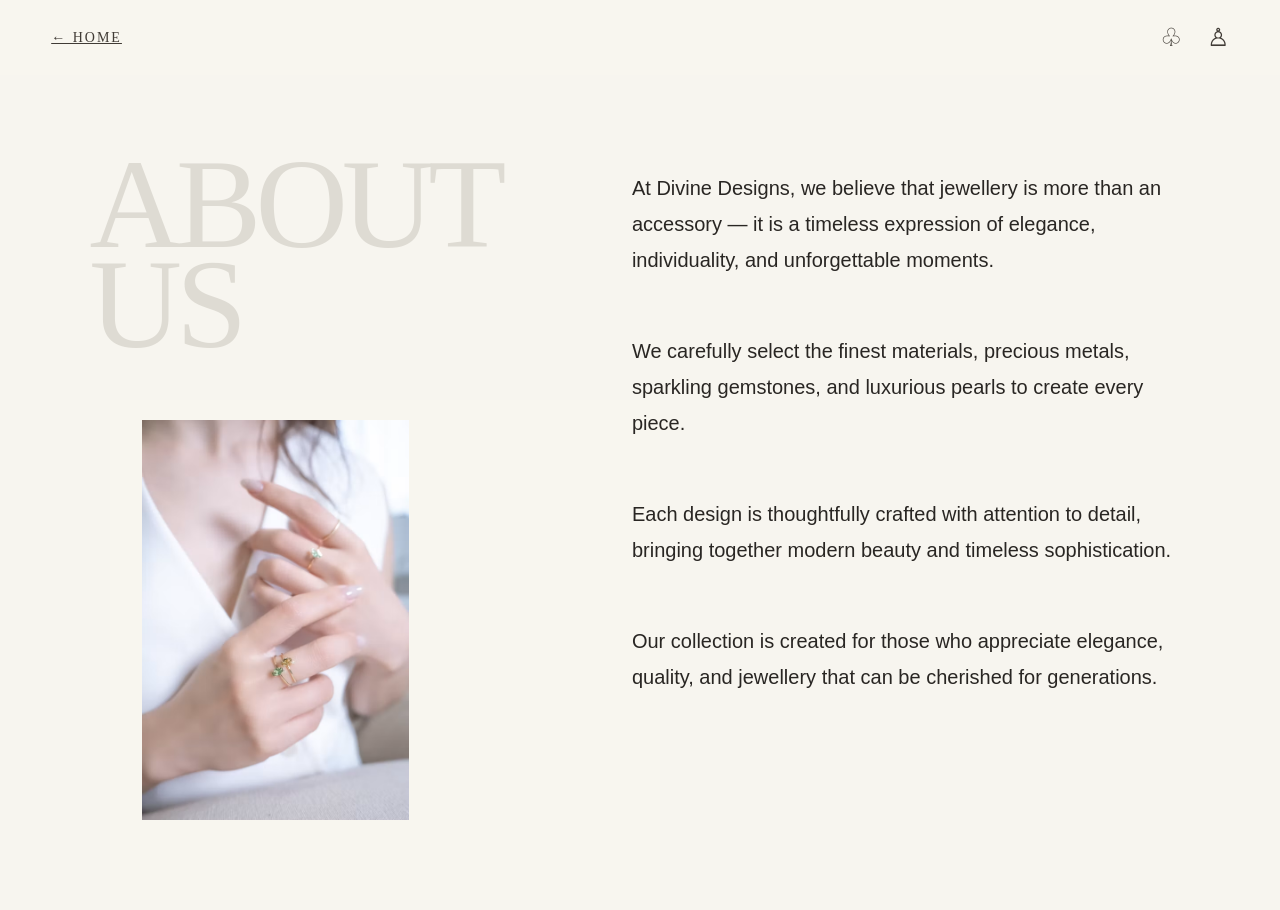
==== about.html @ f6fe5caf "Updated jewellery pages and responsive design" ====
<!DOCTYPE html>
<html lang="en">

<head>
    <meta charset="UTF-8">
    <meta name="viewport" content="width=device-width, initial-scale=1.0">

    <title>About Us | Divine Designs</title>

    <link rel="stylesheet" href="css/style.css">
</head>

<body>

<header class="luxury-header" style="position: relative; background: #f8f6ef;">

    <a href="index.html" class="menu-button">
        ← HOME
    </a>

    <div class="header-icons">
        <a href="collection.html">♧</a>
        <a href="contact.html">♙</a>
    </div>

</header>


<section class="about-section">

    <div class="about-title">

        <h2>
            ABOUT<br>
            US
        </h2>

        <div class="about-model">
            <img src="images/model.jpg" alt="Jewellery Model">
        </div>

    </div>


    <div class="about-content">

        <p>
            At Divine Designs, we believe that jewellery is more than an
            accessory — it is a timeless expression of elegance,
            individuality, and unforgettable moments.
        </p>

        <p>
            We carefully select the finest materials, precious metals,
            sparkling gemstones, and luxurious pearls to create every piece.
        </p>

        <p>
            Each design is thoughtfully crafted with attention to detail,
            bringing together modern beauty and timeless sophistication.
        </p>

        <p>
            Our collection is created for those who appreciate elegance,
            quality, and jewellery that can be cherished for generations.
        </p>

    </div>

</section>


</body>
</html>
---- css/style.css ----
/* =========================================
   DIVINE DESIGNS
   LUXURY JEWELLERY HERO SECTION
========================================= */
@media (max-width: 900px) {
    .product-container {
        grid-template-columns: repeat(2, 1fr);
    }
}

@media (max-width: 600px) {
    .product-container {
        grid-template-columns: 1fr;
        width: 90%;
    }

    .product-card img {
        height: 400px;
    }
}

/* =========================================
   RESET
========================================= */

* {
    margin: 0;
    padding: 0;
    box-sizing: border-box;
}

html,
body {
    width: 100%;
    min-height: 100%;
}

body {
    font-family: Georgia, "Times New Roman", serif;
    background: #ebe7df;
}


/* =========================================
   HERO SECTION
========================================= */

.hero {
    position: relative;

    width: 100%;
    height: 100vh;
    min-height: 620px;

    overflow: hidden;

    background: #ebe7df;
}


/* =========================================
   CREAMY WHITE LUXURY BACKGROUND
========================================= */

.hero-background {
    position: absolute;
    inset: 0;

    width: 100%;
    height: 100%;

    background:
        linear-gradient(
            135deg,
            #f8f5ee 0%,
            #d3cfc4 45%,
            #eee9df 100%
        );

    z-index: 1;
}


/* =========================================
   SOFT BACKGROUND OVERLAY
========================================= */


/* =========================================
   HEADER
========================================= */

.luxury-header {
    position: absolute;

    top: 0;
    left: 0;

    width: 100%;
    height: 75px;

    padding: 0 4%;

    display: flex;
    align-items: center;
    justify-content: space-between;

    z-index: 10;

    color: #403b35;
}


/* =========================================
   MENU
========================================= */

.menu-button {
    display: flex;

    align-items: center;

    gap: 12px;

    color: #403b35;

    font-size: 14px;

    letter-spacing: 2px;

    font-family: Georgia, "Times New Roman", serif;

    cursor: pointer;
}


.menu-icon {
    font-family: Arial, sans-serif;

    font-size: 25px;

    font-weight: 300;

    line-height: 1;
}


/* =========================================
   HEADER RIGHT ICONS
========================================= */

.header-icons {
    display: flex;

    align-items: center;

    gap: 25px;
}


.header-icons a {
    text-decoration: none;

    color: #403b35;

    font-size: 25px;

    line-height: 1;

    transition: opacity 0.3s ease;
}


.header-icons a:hover {
    opacity: 0.5;
}


/* =========================================
   MAIN TITLE
========================================= */

.hero-title {
    position: absolute;

    top: 35px;
    left: 50%;

    transform: translateX(-50%);

    z-index: 5;

    width: max-content;

    text-align: center;

    color: #ffffff;

    font-family: Georgia, "Times New Roman", serif;

    font-size: clamp(75px, 8.8vw, 145px);

    font-weight: 400;

    line-height: 0.82;

    letter-spacing: -6px;

    text-transform: uppercase;

    white-space: nowrap;
}


/* =========================================
   LEFT CONTENT
========================================= */

.hero-content {
    position: absolute;

    left: 5%;

    top: 41%;

    z-index: 6;

    width: 410px;

    color: #3c3731;
}


/* =========================================
   COLLECTION TITLE
========================================= */

.hero-content h2 {
    font-family: Georgia, "Times New Roman", serif;

    font-size: clamp(25px, 2vw, 32px);

    font-weight: 700;

    letter-spacing: 6px;

    line-height: 1.2;

    margin-bottom: 28px;

    color: #39342f;
}


/* =========================================
   DESCRIPTION
========================================= */

.hero-content p {
    font-family: Georgia, "Times New Roman", serif;

    font-size: 18px;

    font-weight: 400;

    line-height: 1.7;

    color: #403a34;

    margin-bottom: 28px;
}


/* =========================================
   DISCOVER BUTTON
========================================= */

.discover-button {
    border: none;

    background: #171414;

    color: #ffffff;

    padding: 18px 38px;

    min-width: 200px;

    font-family: Georgia, "Times New Roman", serif;

    font-size: 14px;

    font-weight: 600;

    letter-spacing: 1px;

    cursor: pointer;

    transition:
        background 0.3s ease,
        transform 0.3s ease;
text-decoration: none;
display: inline-block;
text-align: center;
}


.discover-button:hover {
    background: #3c3834;

    transform: translateY(-2px);
}


/* =========================================
   HAND IMAGE
========================================= */

/* =================================
   HERO HAND - FINAL POSITION
================================= */

.hero-hand {
    position: absolute;

    /* Move hand toward center */
    right: 27%;

    /* Make hand bigger */
    bottom: -90px;
    height: 90vh;

    width: auto;
    max-width: none;

    object-fit: contain;

    z-index: 3;
    pointer-events: none;
}
/* =========================================
   RIGHT CATEGORY LIST
========================================= */

.hero-categories {
    position: absolute;

    right: 5%;

    top: 53%;

    z-index: 6;

    width: 24%;

    min-width: 300px;

    max-width: 400px;
}


/* =========================================
   CATEGORY LINKS
========================================= */

.hero-categories a {
    display: flex;

    align-items: center;

    justify-content: space-between;

    width: 100%;

    padding: 20px 0;

    border-top: 1px solid rgba(70, 65, 58, 0.35);

    text-decoration: none;

    color: #4b443d;

    font-family: Georgia, "Times New Roman", serif;

    font-size: 17px;

    letter-spacing: 4px;

    transition:
        padding-left 0.3s ease,
        color 0.3s ease;
}


/* Last border */

.hero-categories a:last-child {
    border-bottom: 1px solid rgba(70, 65, 58, 0.35);
}


/* Arrow */

.hero-categories a span:last-child {
    font-family: Arial, sans-serif;

    font-size: 20px;

    letter-spacing: 0;
}


/* Hover */

.hero-categories a:hover {
    padding-left: 10px;

    color: #171414;
}


/* =========================================
   RESPONSIVE - TABLET
========================================= */

@media (max-width: 1100px) {

    .hero-title {
        font-size: 90px;

        top: 45px;
    }

    .hero-content {
        left: 5%;

        width: 360px;
    }

    .hero-content h2 {
        font-size: 25px;

        letter-spacing: 4px;
    }

    .hero-content p {
        font-size: 16px;
    }

    .hero-hand {
        left: 37%;

        height: 72vh;
    }

    .hero-categories {
        right: 4%;

        width: 23%;

        min-width: 240px;
    }

    .hero-categories a {
        font-size: 15px;

        padding: 16px 0;
    }
}


/* =========================================
   RESPONSIVE - MOBILE
========================================= */

@media (max-width: 768px) {

    .hero {
        min-height: 850px;

        height: auto;

        padding-bottom: 50px;
    }


    /* Header */

    .luxury-header {
        height: 65px;

        padding: 0 6%;
    }


    .menu-button {
        font-size: 12px;

        gap: 8px;
    }


    .menu-icon {
        font-size: 21px;
    }


    .header-icons {
        gap: 15px;
    }


    .header-icons a {
        font-size: 21px;
    }


    /* Title */

    .hero-title {
        top: 70px;

        font-size: clamp(55px, 15vw, 90px);

        letter-spacing: -4px;

        line-height: 0.84;
    }


    /* Left content */

    .hero-content {
        top: 270px;

        left: 7%;

        width: 86%;
    }


    .hero-content h2 {
        font-size: 24px;

        letter-spacing: 3px;

        margin-bottom: 20px;
    }


    .hero-content p {
        font-size: 16px;

        line-height: 1.6;
    }


    /* Hand */

    .hero-hand {
        left: 25%;

        bottom: 110px;

        height: 48vh;

        opacity: 0.95;
    }


    /* Categories */

    .hero-categories {
        top: auto;

        bottom: 30px;

        left: 7%;

        width: 86%;

        min-width: 0;

        max-width: none;
    }


    .hero-categories a {
        padding: 11px 0;

        font-size: 13px;

        letter-spacing: 3px;
    }

}


/* =========================================
   SMALL MOBILE
========================================= */

@media (max-width: 480px) {

    .hero {
        min-height: 820px;
    }


    .hero-title {
        font-size: 55px;

        top: 75px;
    }


    .hero-content {
        top: 245px;
    }


    .hero-content h2 {
        font-size: 20px;

        letter-spacing: 2px;
    }


    .hero-content p {
        font-size: 14px;
    }


    .discover-button {
        padding: 14px 28px;

        min-width: 170px;
    }


    .hero-hand {
        left: 18%;

        bottom: 135px;

        height: 40vh;
    }


    .hero-categories a {
        font-size: 12px;

        padding: 9px 0;
    }

}
/* =========================================
   ABOUT US SECTION
========================================= */

.about-section {
    background: #f8f6f0;
    padding: 90px 7%;
    display: grid;
    grid-template-columns: 40% 60%;
    gap: 50px;
    min-height: 430px;
    align-items: start;
}

/* Large ABOUT US heading */

.about-title h2 {
    margin: 0;
    font-family: Georgia, "Times New Roman", serif;
    font-size: clamp(70px, 9vw, 125px);
    line-height: 0.78;
    font-weight: 400;
    letter-spacing: -5px;
    color: #dedbd3;
}

/* About text */

.about-content {
    max-width: 600px;
    padding-top: 8px;
}

.about-content p {
    font-family: Arial, sans-serif;
    font-size: 15px;
    line-height: 1.7;
    color: #4b4741;
    margin-bottom: 25px;
}

.about-content .about-intro {
    font-size: 16px;
    line-height: 1.65;
    margin-bottom: 35px;
}


/* =========================================
   OUR MOST LOVED CREATIONS
========================================= */

.loved-section {
    background: #f8f6f0;
    padding: 80px 7% 100px;
}

/* Large heading */

.loved-heading {
    margin-bottom: 45px;
}

.loved-heading p {
    margin: 0;
    font-family: Georgia, "Times New Roman", serif;
    font-size: clamp(55px, 7vw, 100px);
    line-height: 0.78;
    font-weight: 400;
    letter-spacing: -4px;
    color: #dedbd3;
}


/* Jewellery grid */

.loved-grid {
    display: grid;
    grid-template-columns: repeat(4, 1fr);
    border-top: 1px solid #d8d2c8;
    border-left: 1px solid #d8d2c8;
}


/* Product card */

.loved-card {
    background: #f8f6f0;
    border-right: 1px solid #d8d2c8;
    border-bottom: 1px solid #d8d2c8;
    overflow: hidden;
}


/* Product image */

.loved-image {
    width: 100%;
    height: 270px;
    overflow: hidden;
    background: #eeeae2;
}

.loved-image img {
    width: 100%;
    height: 100%;
    display: block;
    object-fit: cover;
    transition: transform 0.5s ease;
}


/* Image hover */

.loved-card:hover .loved-image img {
    transform: scale(1.06);
}


/* Product information */

.loved-info {
    padding: 18px 15px 22px;
}

.loved-info h3 {
    font-family: Georgia, "Times New Roman", serif;
    font-size: 15px;
    font-weight: 400;
    color: #3e3933;
    margin: 0 0 8px;
    line-height: 1.3;
}

.loved-info p {
    font-family: Arial, sans-serif;
    font-size: 11px;
    color: #777169;
    margin: 0 0 10px;
}

.loved-info span {
    font-family: Georgia, "Times New Roman", serif;
    font-size: 16px;
    color: #3e3933;
}


/* =========================================
   HOVER EFFECT
========================================= */

.loved-card {
    transition: background 0.3s ease;
}

.loved-card:hover {
    background: #f1eee7;
}


/* =========================================
   TABLET
========================================= */

@media (max-width: 900px) {

    .about-section {
        grid-template-columns: 1fr;
        gap: 30px;
        padding: 70px 7%;
    }

    .about-title h2 {
        font-size: 75px;
    }

    .loved-grid {
        grid-template-columns: repeat(2, 1fr);
    }

}


/* =========================================
   MOBILE
========================================= */

@media (max-width: 550px) {

    .about-section {
        padding: 60px 6%;
    }

    .about-title h2 {
        font-size: 65px;
    }

    .about-content p {
        font-size: 14px;
    }

    .loved-section {
        padding: 60px 6%;
    }

    .loved-heading p {
        font-size: 55px;
    }

    .loved-grid {
        grid-template-columns: 1fr;
    }

    .loved-image {
        height: 300px;
    }

}
/* =====================================================
   ABOUT SECTION
===================================================== */

.about-section {
    background: #f8f6ef;
    min-height: 650px;
    padding: 120px 7%;
    display: grid;
    grid-template-columns: 40% 60%;
    align-items: start;
    box-sizing: border-box;
}

.about-title h2 {
    margin: 0;
    font-family: Georgia, "Times New Roman", serif;
    font-size: clamp(90px, 10vw, 160px);
    line-height: 0.78;
    font-weight: 400;
    letter-spacing: -6px;
    color: #dedbd3;
}

.about-content {
    padding-top: 15px;
    padding-right: 5%;
}

.about-content p {
    margin: 0 0 55px;
    max-width: 720px;
    font-family: Arial, sans-serif;
    font-size: 20px;
    line-height: 1.8;
    color: #292623;
}


/* =====================================================
   MODEL SECTION
===================================================== */

.about-model {
    background: #f8f6ef;
    padding: 20px 7% 120px;

    display: grid;
    grid-template-columns: 55% 45%;
    align-items: center;
    gap: 60px;
}

.model-image {
    width: 100%;
    height: 620px;
    overflow: hidden;
}

.model-image img {
    width: 100%;
    height: 100%;
    object-fit: cover;
    display: block;
    transition: transform 0.6s ease;
}

.model-image:hover img {
    transform: scale(1.03);
}


.model-text {
    padding: 40px;
}

.model-text span {
    font-family: Arial, sans-serif;
    font-size: 13px;
    letter-spacing: 4px;
    color: #77716a;
}

.model-text h3 {
    margin: 25px 0;
    font-family: Georgia, "Times New Roman", serif;
    font-size: 48px;
    line-height: 1.05;
    font-weight: 400;
    color: #292623;
}

.model-text p {
    max-width: 420px;
    font-family: Arial, sans-serif;
    font-size: 17px;
    line-height: 1.7;
    color: #514c47;
}


/* =====================================================
   MOST LOVED CREATIONS
===================================================== */

.featured-jewellery {
    background: #f8f6ef;
    padding: 80px 7% 140px;
}

.featured-heading h2 {
    margin: 0 0 70px;

    font-family: Georgia, "Times New Roman", serif;
    font-size: clamp(75px, 9vw, 145px);
    line-height: 0.82;
    font-weight: 400;
    letter-spacing: -5px;

    color: #dedbd3;
}


/* =====================================================
   TWO JEWELLERY CARDS
===================================================== */

.featured-products {
    display: grid;
    grid-template-columns: repeat(2, 1fr);
    gap: 2px;

    border-top: 1px solid #d8d4cb;
    border-left: 1px solid #d8d4cb;
}

.featured-card {
    display: block;

    text-decoration: none;
    color: inherit;

    background: #f8f6ef;

    border-right: 1px solid #d8d4cb;
    border-bottom: 1px solid #d8d4cb;

    transition: transform 0.3s ease;
}

.featured-card:hover {
    transform: translateY(-5px);
}


/* Jewellery image */

.featured-image {
    width: 100%;
    height: 500px;
    overflow: hidden;
}

.featured-image img {
    width: 100%;
    height: 100%;

    object-fit: cover;
    display: block;

    transition: transform 0.6s ease;
}

.featured-card:hover .featured-image img {
    transform: scale(1.04);
}


/* Jewellery details */

.featured-info {
    padding: 25px 22px 30px;
}

.featured-info h3 {
    margin: 0 0 12px;

    font-family: Georgia, "Times New Roman", serif;
    font-size: 21px;
    font-weight: 400;
    letter-spacing: 1px;

    color: #292623;
}

.featured-info p {
    margin: 0 0 12px;

    font-family: Arial, sans-serif;
    font-size: 14px;

    color: #716b64;
}

.featured-info span {
    font-family: Georgia, "Times New Roman", serif;
    font-size: 20px;
    color: #292623;
}


/* =====================================================
   RESPONSIVE DESIGN
===================================================== */

@media (max-width: 900px) {

    .about-section {
        grid-template-columns: 1fr;
        padding: 80px 6%;
    }

    .about-title {
        margin-bottom: 60px;
    }

    .about-title h2 {
        font-size: 100px;
    }

    .about-content {
        padding: 0;
    }

    .about-content p {
        font-size: 18px;
        margin-bottom: 35px;
    }


    .about-model {
        grid-template-columns: 1fr;
        padding: 20px 6% 80px;
        gap: 30px;
    }

    .model-image {
        height: 550px;
    }

    .model-text {
        padding: 20px 0;
    }

    .model-text h3 {
        font-size: 40px;
    }


    .featured-jewellery {
        padding: 70px 6% 100px;
    }

    .featured-heading h2 {
        font-size: 80px;
        margin-bottom: 50px;
    }

    .featured-products {
        grid-template-columns: 1fr;
    }

    .featured-image {
        height: 500px;
    }
}


/* =====================================================
   MOBILE
===================================================== */

@media (max-width: 600px) {

    .about-section {
        padding: 70px 5%;
    }

    .about-title h2 {
        font-size: 75px;
        letter-spacing: -3px;
    }

    .about-content p {
        font-size: 16px;
        line-height: 1.7;
    }

    .about-model {
        padding: 10px 5% 70px;
    }

    .model-image {
        height: 430px;
    }

    .model-text h3 {
        font-size: 34px;
    }

    .model-text p {
        font-size: 15px;
    }

    .featured-jewellery {
        padding: 60px 5% 80px;
    }

    .featured-heading h2 {
        font-size: 65px;
        letter-spacing: -3px;
    }

    .featured-image {
        height: 400px;
    }

    .featured-info h3 {
        font-size: 18px;
    }
}
/* ================================
   ABOUT SECTION - SMALL MODEL
================================ */

.about-section {
    display: grid;
    grid-template-columns: 42% 58%;
    gap: 80px;
    padding: 80px 7% 10px;
    background: #f7f5ef;
    align-items: start;
}

.about-left {
    position: relative;
}

.about-left h2 {
    margin: 0;
    font-family: Georgia, "Times New Roman", serif;
    font-size: clamp(80px, 10vw, 150px);
    line-height: 0.78;
    font-weight: 400;
    color: #ddd9d0;
    letter-spacing: -5px;
}

/* Small model image below ABOUT US */

.about-model {
    width: 550px;
    height: 500px;
    margin-top: 45px;
    margin-left: 20px;
    overflow: hidden;
}

.about-model img {
    width: 100%;
    height: 100%;
    object-fit: cover;
    display: block;
}


/* About text */

.about-text {
    padding-top: 15px;
    max-width: 700px;
}

.about-text p {
    margin: 0 0 55px;
    font-family: Arial, Helvetica, sans-serif;
    font-size: 19px;
    line-height: 1.8;
    color: #292929;
}


/* ================================
   JEWELLERY COLLECTION
   SMALLER IMAGES
================================ */

.collection-section {
    padding: 10px 7% 100px;
    background: #f7f5ef;
}

.collection-section h2 {
    font-family: Georgia, "Times New Roman", serif;
    font-size: clamp(70px, 9vw, 140px);
    line-height: 0.82;
    font-weight: 400;
    color: #ddd9d0;
    margin: 0 0 70px;
    max-width: 650px;
}


/* Jewellery grid */

.jewellery-grid {
    display: grid;
    grid-template-columns: repeat(4, 1fr);
    gap: 0;
    max-width: 1200px;
    margin: auto;
}

.jewellery-card {
    background: #f7f5ef;
    border: 1px solid #dedbd3;
    overflow: hidden;
}


/* Make jewellery images smaller */

.jewellery-card img {
    width: 100%;
    height: 230px;
    object-fit: cover;
    display: block;
}


/* Product information */

.jewellery-card .product-info {
    padding: 20px;
}

.jewellery-card h3 {
    font-family: Georgia, "Times New Roman", serif;
    font-size: 18px;
    font-weight: 400;
    margin: 0 0 10px;
}

.jewellery-card p {
    font-family: Arial, Helvetica, sans-serif;
    font-size: 13px;
    color: #666;
    margin: 0 0 12px;
}

.jewellery-card .price {
    font-family: Georgia, "Times New Roman", serif;
    font-size: 18px;
    color: #222;
}


/* ================================
   MOBILE
================================ */

@media (max-width: 768px) {

    .about-section {
        grid-template-columns: 1fr;
        padding: 70px 6%;
        gap: 40px;
    }

    .about-left h2 {
        font-size: 80px;
    }

    .about-model {
        width: 180px;
        height: 230px;
        margin-left: 0;
    }

    .about-text {
        padding-top: 0;
    }

    .about-text p {
        font-size: 16px;
        margin-bottom: 35px;
    }

    .collection-section {
        padding: 60px 6%;
    }

    .collection-section h2 {
        font-size: 70px;
        margin-bottom: 45px;
    }

    .jewellery-grid {
        grid-template-columns: repeat(2, 1fr);
    }

    .jewellery-card img {
        height: 180px;
    }
}

/* Reduce gap before Our Most Loved section */
.most-loved {
    margin-top: 0px !important;
    padding-top: 0 !important;
}

/* Reduce space after jewellery cards */
.products-section {
    margin-bottom: 0 !important;
    padding-bottom: 0 !important;
}
/* =====================================================
   FINAL RESPONSIVE FIX
   ===================================================== */

html {
    scroll-behavior: smooth;
}

img {
    max-width: 100%;
}

/* ================================
   TABLET
   ================================ */

@media (max-width: 900px) {

    .hero {
        min-height: 800px;
        height: auto;
    }

    .hero-title {
        font-size: clamp(65px, 11vw, 100px);
        width: 100%;
        white-space: normal;
    }

    .hero-content {
        width: 42%;
        left: 6%;
    }

    .hero-content p {
        font-size: 15px;
    }

    .hero-hand {
        right: 20%;
        height: 60vh;
    }

    .hero-categories {
        right: 5%;
        width: 28%;
        min-width: 200px;
    }

    /* ABOUT */

    .about-section {
        grid-template-columns: 1fr;
        gap: 35px;
        padding: 70px 7%;
    }

    .about-title h2 {
        font-size: clamp(70px, 12vw, 110px);
    }

    .about-model {
        width: 100%;
        max-width: 350px;
        height: 400px;
        margin: 30px 0 0;
    }

    .about-content {
        max-width: 100%;
        padding: 0;
    }

    .about-content p {
        font-size: 17px;
        margin-bottom: 30px;
    }

    /* MOST LOVED */

    .loved-section {
        padding: 70px 6%;
    }

    .loved-grid {
        grid-template-columns: repeat(2, 1fr);
    }

    .loved-image {
        height: 280px;
    }

    /* FEATURED */

    .featured-jewellery {
        padding: 70px 6% 90px;
    }

    .featured-products {
        grid-template-columns: 1fr;
    }

    .featured-image {
        height: 450px;
    }
}


/* ================================
   MOBILE
   ================================ */

@media (max-width: 600px) {

    body {
        overflow-x: hidden;
    }

    /* HEADER */

    .luxury-header {
        height: 60px;
        padding: 0 5%;
    }

    .menu-button {
        font-size: 11px;
        gap: 7px;
    }

    .menu-icon {
        font-size: 20px;
    }

    .header-icons {
        gap: 12px;
    }

    .header-icons a {
        font-size: 20px;
    }


    /* HERO */

    .hero {
        min-height: 820px;
        height: auto;
        overflow: hidden;
    }

    .hero-title {
        top: 75px;
        left: 50%;
        width: 100%;
        font-size: clamp(48px, 15vw, 75px);
        letter-spacing: -3px;
        line-height: .85;
        white-space: normal;
    }

    .hero-content {
        position: absolute;
        top: 230px;
        left: 7%;
        width: 86%;
    }

    .hero-content h2 {
        font-size: 19px;
        letter-spacing: 2px;
        margin-bottom: 15px;
    }

    .hero-content p {
        font-size: 14px;
        line-height: 1.6;
        margin-bottom: 18px;
    }

    .hero-content p br {
        display: none;
    }

    .discover-button {
        min-width: 160px;
        padding: 14px 25px;
        font-size: 12px;
    }

    /* HAND */

    .hero-hand {
        left: 15%;
        right: auto;
        bottom: 145px;
        height: 38vh;
        max-width: 75%;
    }

    /* CATEGORY LINKS */

    .hero-categories {
        left: 7%;
        right: auto;
        bottom: 25px;
        top: auto;
        width: 86%;
        min-width: 0;
    }

    .hero-categories a {
        padding: 9px 0;
        font-size: 11px;
        letter-spacing: 2px;
    }


    /* ABOUT */

    .about-section {
        display: block;
        padding: 60px 6%;
        min-height: auto;
    }

    .about-title {
        margin-bottom: 30px;
    }

    .about-title h2 {
        font-size: 65px;
        letter-spacing: -3px;
    }

    .about-model {
        width: 100%;
        max-width: 300px;
        height: 360px;
        margin: 30px auto 0;
    }

    .about-content {
        padding: 0;
        max-width: 100%;
    }

    .about-content p {
        font-size: 15px;
        line-height: 1.7;
        margin-bottom: 25px;
    }


    /* FEATURED JEWELLERY */

    .featured-jewellery {
        padding: 55px 6% 70px;
    }

    .featured-products {
        grid-template-columns: 1fr;
    }

    .featured-image {
        height: 350px;
    }

    .featured-info {
        padding: 20px;
    }

    .featured-info h3 {
        font-size: 18px;
    }


    /* MOST LOVED */

    .loved-section {
        padding: 55px 6% 70px;
    }

    .loved-heading {
        margin-bottom: 35px;
    }

    .loved-heading p {
        font-size: clamp(45px, 14vw, 65px);
        letter-spacing: -2px;
    }

    .loved-grid {
        grid-template-columns: 1fr;
    }

    .loved-image {
        height: 330px;
    }

    .loved-info {
        padding: 18px;
    }

    .loved-info h3 {
        font-size: 16px;
    }
}


/* ================================
   VERY SMALL PHONES
   ================================ */

@media (max-width: 380px) {

    .hero {
        min-height: 780px;
    }

    .hero-title {
        font-size: 45px;
    }

    .hero-content {
        top: 215px;
    }

    .hero-content h2 {
        font-size: 17px;
    }

    .hero-content p {
        font-size: 13px;
    }

    .hero-hand {
        height: 34vh;
        bottom: 150px;
    }

    .hero-categories a {
        font-size: 10px;
    }

    .about-title h2 {
        font-size: 55px;
    }

    .featured-image {
        height: 300px;
    }

    .loved-image {
        height: 280px;
    }
}
/* =========================================
   CATEGORY PAGES
========================================= */

.category-header {
    width: 100%;
    padding: 25px 6%;
    display: flex;
    align-items: center;
    justify-content: space-between;
    background: #f8f6ef;
    border-bottom: 1px solid #d8d4cb;
}

.category-header h1 {
    font-family: Georgia, "Times New Roman", serif;
    font-size: 24px;
    font-weight: 400;
    letter-spacing: 3px;
    color: #3e3933;
}

.back-home {
    text-decoration: none;
    color: #3e3933;
    font-family: Arial, sans-serif;
    font-size: 13px;
    letter-spacing: 2px;
}

.back-home:hover {
    opacity: 0.6;
}


/* CATEGORY MAIN */

.category-page {
    min-height: 100vh;
    background: #f8f6ef;
    padding: 80px 7%;
}


/* CATEGORY HEADING */

.category-heading {
    text-align: center;
    margin-bottom: 70px;
}

.category-heading p {
    font-family: Arial, sans-serif;
    font-size: 12px;
    letter-spacing: 4px;
    color: #77716a;
    margin-bottom: 20px;
}

.category-heading h2 {
    font-family: Georgia, "Times New Roman", serif;
    font-size: clamp(60px, 9vw, 120px);
    line-height: 0.9;
    font-weight: 400;
    letter-spacing: -4px;
    color: #dedbd3;
    margin-bottom: 25px;
}

.category-heading span {
    font-family: Arial, sans-serif;
    font-size: 15px;
    color: #5c5751;
}


/* PRODUCT GRID */

.category-grid {
    display: grid;
    grid-template-columns: repeat(3, 1fr);
    gap: 25px;
    max-width: 1200px;
    margin: auto;
}


/* PRODUCT CARD */

.category-card {
    background: #f8f6ef;
    border: 1px solid #d8d4cb;
    overflow: hidden;
    transition: transform 0.3s ease;
}

.category-card:hover {
    transform: translateY(-5px);
}


/* IMAGE */

.category-image {
    width: 100%;
    height: 360px;
    overflow: hidden;
    background: #eeeae2;
}

.category-image img {
    width: 100%;
    height: 100%;
    display: block;
    object-fit: cover;
    transition: transform 0.5s ease;
}

.category-card:hover .category-image img {
    transform: scale(1.05);
}


/* PRODUCT DETAILS */

.category-info {
    padding: 22px;
}

.category-info h3 {
    font-family: Georgia, "Times New Roman", serif;
    font-size: 17px;
    font-weight: 400;
    color: #3e3933;
    margin-bottom: 10px;
}

.category-info p {
    font-family: Arial, sans-serif;
    font-size: 12px;
    color: #77716a;
    margin-bottom: 12px;
}

.category-info span {
    font-family: Georgia, "Times New Roman", serif;
    font-size: 17px;
    color: #3e3933;
}


/* =========================================
   CATEGORY RESPONSIVE
========================================= */

@media (max-width: 900px) {
.category-grid {
    width: 90%;
    max-width: 1400px;
    margin: 50px auto;

    display: grid;
    grid-template-columns: repeat(3, 1fr);
    gap: 32px;
}


@media (max-width: 600px) {

    .category-header {
        padding: 20px 6%;
    }

    .category-header h1 {
        font-size: 17px;
        letter-spacing: 2px;
    }

    .back-home {
        font-size: 11px;
    }

    .category-page {
        padding: 50px 6%;
    }

    .category-heading {
        margin-bottom: 45px;
    }

    .category-heading h2 {
        font-size: 55px;
        letter-spacing: -2px;
    }

    .category-heading span {
        font-size: 13px;
    }

    .category-grid {
        grid-template-columns: 1fr;
        gap: 20px;
    }

    .category-image {
        height: 330px;
    }
}
/* Mobile */
@media (max-width: 600px) {

    .category-grid {
        grid-template-columns: 1fr;
        width: 90%;
        gap: 25px;
    }

    .category-image {
        height: 380px;
    }

    .category-info {
        padding: 18px;
    }

    .category-info h3 {
        font-size: 18px;
    }

    .category-info p {
        font-size: 14px;
    }

    .category-info span {
        font-size: 18px;
    }
}
/* Tablet */
@media (max-width: 900px) {

    .category-grid {
        grid-template-columns: repeat(2, 1fr);
        gap: 20px;
        width: 92%;
    }

    .category-image {
        height: 400px;
    }

}
/* Mobile */
@media (max-width: 600px) {

    .category-grid {
        grid-template-columns: 1fr;
        width: 90%;
        gap: 25px;
    }

    .category-image {
        height: 380px;
    }

    .category-info {
        padding: 20px;
    }

    .category-info h3 {
        font-size: 18px;
    }

}
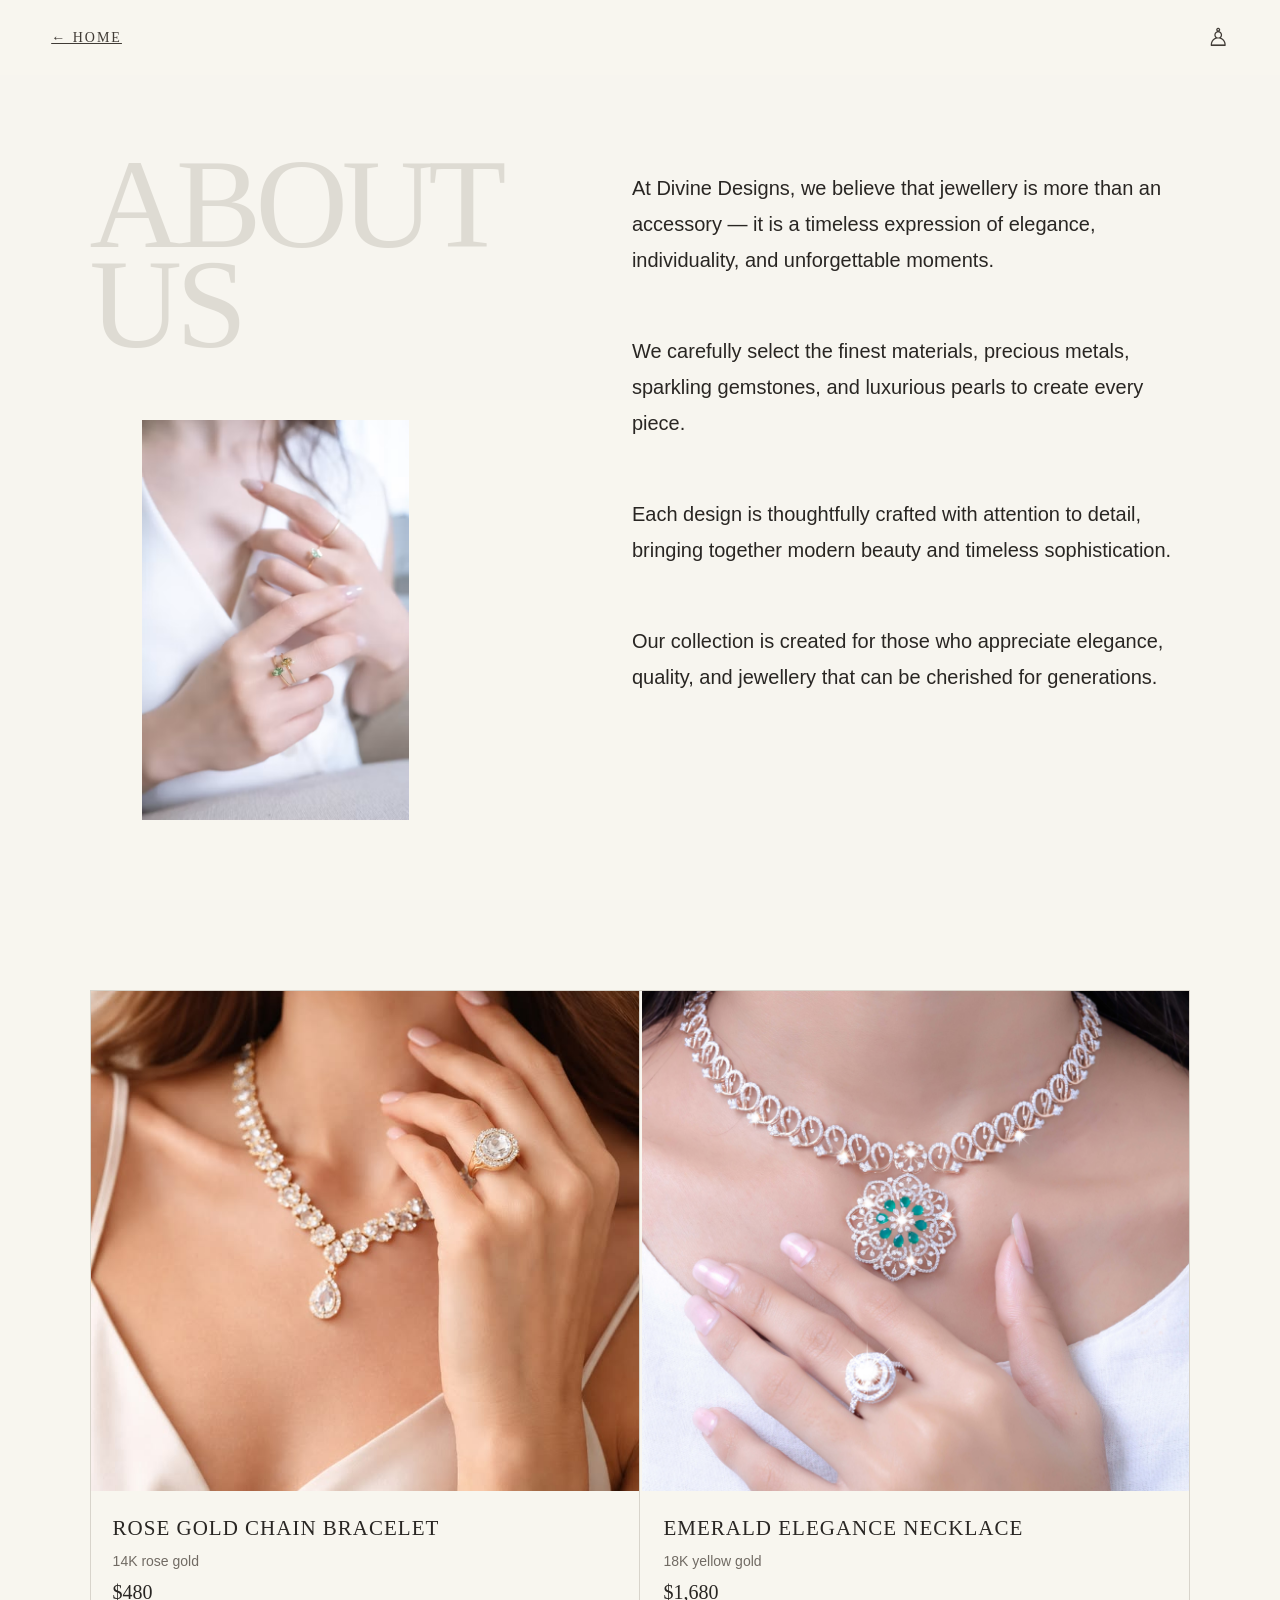
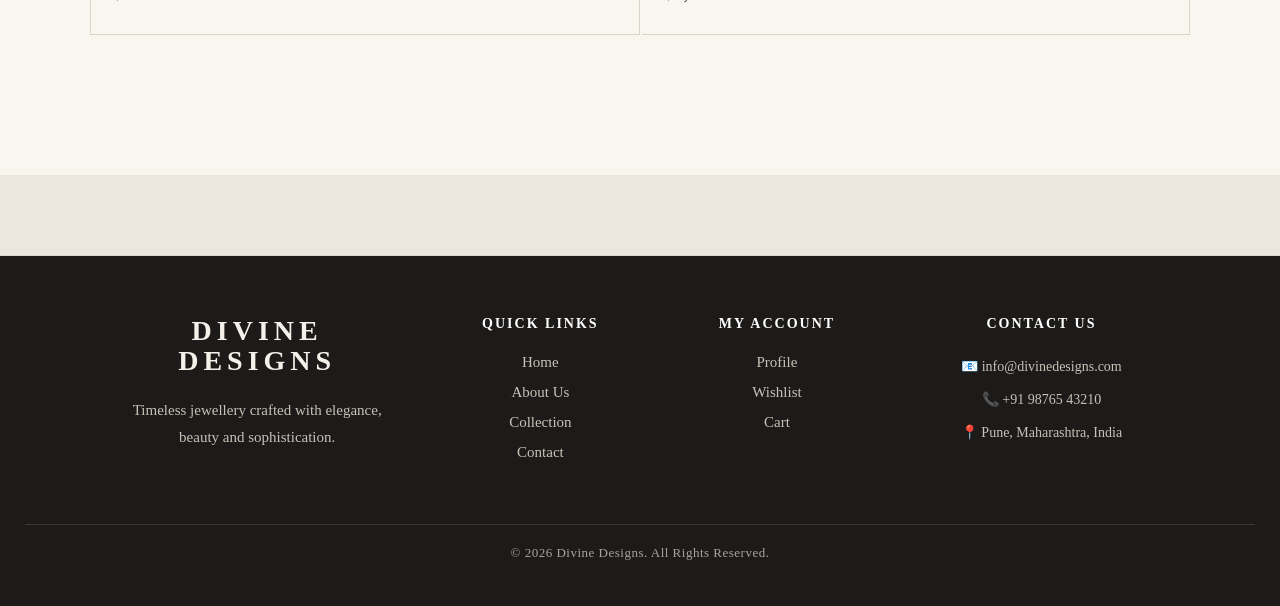
==== commit 4ca91759: "Updated website with wishlist cart profile contact and animations" ====
--- a/about.html
+++ b/about.html
@@ -19,7 +19,6 @@
     </a>
 
     <div class="header-icons">
-        <a href="collection.html">♧</a>
         <a href="contact.html">♙</a>
     </div>
 
@@ -68,6 +67,102 @@
     </div>
 
 </section>
+<!-- ================= FEATURED JEWELLERY ================= -->
+
+<section class="featured-jewellery">
+
+
+    <div class="featured-products">
+
+        <!-- Necklace -->
+
+        <a href="collection.html" class="featured-card">
+
+            <div class="featured-image">
+                <img src="images/bracelet1.jpg" alt="Luxury Necklace">
+            </div>
+
+            <div class="featured-info">
+                <h3>ROSE GOLD CHAIN BRACELET</h3>
+                <p>14K rose gold</p>
+                <span>$480</span>
+    
+
+            </div>
+
+        </a>
+
+
+        <!-- Bracelet -->
+
+        <a href="#" class="featured-card">
+
+            <div class="featured-image">
+                <img src="images/necklace7.jpg" alt="Luxury Bracelet">
+            </div>
+
+            <div class="featured-info">
+                <h3>EMERALD ELEGANCE NECKLACE</h3>
+                <p>18K yellow gold</p>
+                <span>$1,680</span>
+            </div>
+
+        </a>
+
+    </div>
+
+</section>
+<!-- FOOTER -->
+<footer class="site-footer">
+
+    <div class="footer-container">
+
+        <!-- Brand -->
+        <div class="footer-brand">
+            <h2>DIVINE<br>DESIGNS</h2>
+            <p>
+                Timeless jewellery crafted with elegance,
+                beauty and sophistication.
+            </p>
+        </div>
+
+        <!-- Quick Links -->
+        <div class="footer-column">
+            <h3>QUICK LINKS</h3>
+
+            <a href="index.html">Home</a>
+            <a href="about.html">About Us</a>
+            <a href="collection.html">Collection</a>
+            <a href="contact.html">Contact</a>
+        </div>
+
+        <!-- Customer -->
+        <div class="footer-column">
+            <h3>MY ACCOUNT</h3>
+
+            <a href="profile.html">Profile</a>
+            <a href="wishlist.html">Wishlist</a>
+            <a href="cart.html">Cart</a>
+        </div>
+
+        <!-- Contact -->
+        <div class="footer-column">
+            <h3>CONTACT US</h3>
+
+            <p>📧 info@divinedesigns.com</p>
+            <p>📞 +91 98765 43210</p>
+            <p>📍 Pune, Maharashtra, India</p>
+        </div>
+
+    </div>
+
+    <div class="footer-bottom">
+        <p>© 2026 Divine Designs. All Rights Reserved.</p>
+    </div>
+
+</footer>
+
+
 
 
 </body>
--- a/css/style.css
+++ b/css/style.css
@@ -1912,7 +1912,6 @@
    CATEGORY RESPONSIVE
 ========================================= */
 
-@media (max-width: 900px) {
 .category-grid {
     width: 90%;
     max-width: 1400px;
@@ -1923,6 +1922,7 @@
     gap: 32px;
 }
 
+} /* ← ADD THIS */
 
 @media (max-width: 600px) {
 
@@ -1965,6 +1965,7 @@
         height: 330px;
     }
 }
+
 /* Mobile */
 @media (max-width: 600px) {
 
@@ -2029,4 +2030,672 @@
         font-size: 18px;
     }
 
+}
+
+/* =========================================
+   LUXURY MENU DROPDOWN
+========================================= */
+
+.menu-dropdown {
+    position: relative;
+}
+
+.menu-dropdown .menu-button {
+    background: none;
+    border: none;
+    padding: 0;
+}
+
+.menu-options {
+    position: absolute;
+    top: 100px;
+    left: 0;
+    width: 210px;
+    padding: 12px 0;
+    background: #f8f6ef;
+    border: 1px solid #d8d4cb;
+    box-shadow: 0 10px 30px rgba(50, 45, 40, 0.12);
+
+    display: none;
+    z-index: 100;
+}
+
+.menu-options a {
+    display: block;
+    padding: 12px 18px;
+    text-decoration: none;
+    color: #403b35;
+    font-family: Georgia, "Times New Roman", serif;
+    font-size: 13px;
+    letter-spacing: 2px;
+
+    transition:
+        background 0.3s ease,
+        padding-left 0.3s ease,
+        color 0.3s ease;
+}
+
+.menu-options a:hover {
+    background: #ebe7df;
+    padding-left: 25px;
+    color: #171414;
+}
+
+.menu-dropdown:hover .menu-options {
+    display: block;
+}
+/* MENU FIX */
+.menu-dropdown {
+    position: relative !important;
+}
+
+.menu-options {
+    display: none !important;
+    position: absolute !important;
+    top: 40px !important;
+    left: 0 !important;
+    width: 220px !important;
+    background: #f8f6ef !important;
+    padding: 10px 0 !important;
+    z-index: 9999 !important;
+}
+
+.menu-options a {
+    display: block !important;
+    padding: 12px 20px !important;
+    color: #403b35 !important;
+    text-decoration: none !important;
+    font-family: Georgia, "Times New Roman", serif !important;
+    font-size: 13px !important;
+    letter-spacing: 2px !important;
+}
+
+.menu-dropdown:hover .menu-options {
+    display: block !important;
+}
+/* =========================
+   HEADER ICONS
+========================= */
+
+.header-icons {
+    display: flex;
+    align-items: center;
+    gap: 22px;
+}
+
+.icon-link {
+    color: #302c27;
+    font-size: 27px;
+    text-decoration: none;
+    transition: 0.3s ease;
+}
+
+.icon-link:hover {
+    color: #a67c52;
+    transform: scale(1.1);
+}
+
+
+/* =========================
+   SIMPLE PAGE HEADER
+========================= */
+
+.simple-header {
+    display: flex;
+    justify-content: space-between;
+    align-items: center;
+    padding: 25px 60px;
+    border-bottom: 1px solid #ddd6cc;
+}
+
+.logo {
+    color: #302c27;
+    font-family: Georgia, serif;
+    font-size: 28px;
+    font-weight: bold;
+    line-height: 0.8;
+    text-decoration: none;
+    letter-spacing: 2px;
+}
+
+.back-home {
+    color: #302c27;
+    text-decoration: none;
+    font-size: 16px;
+    letter-spacing: 1px;
+}
+
+.back-home:hover {
+    color: #a67c52;
+}
+
+
+/* =========================
+   PAGE SECTION
+========================= */
+
+.page-section {
+    min-height: 70vh;
+    padding: 80px 8%;
+    text-align: center;
+}
+
+.page-section h1 {
+    font-family: Georgia, serif;
+    font-size: 42px;
+    letter-spacing: 6px;
+    margin-bottom: 20px;
+    color: #302c27;
+}
+
+.page-description {
+    font-size: 18px;
+    color: #666;
+    margin-bottom: 50px;
+}
+
+
+/* =========================
+   EMPTY WISHLIST / CART
+========================= */
+
+.empty-box {
+    max-width: 600px;
+    margin: auto;
+    padding: 60px 30px;
+    border: 1px solid #ddd6cc;
+}
+
+.empty-box i {
+    font-size: 50px;
+    color: #a67c52;
+    margin-bottom: 20px;
+}
+
+.empty-box h2 {
+    font-family: Georgia, serif;
+    font-size: 28px;
+}
+
+.empty-box p {
+    color: #666;
+    margin-bottom: 30px;
+}
+
+
+/* =========================
+   BUTTON
+========================= */
+
+.page-button {
+    display: inline-block;
+    padding: 15px 30px;
+    background: #181615;
+    color: white;
+    text-decoration: none;
+    letter-spacing: 1px;
+}
+
+.page-button:hover {
+    background: #a67c52;
+}
+
+
+/* =========================
+   PROFILE
+========================= */
+
+.profile-box {
+    max-width: 500px;
+    margin: auto;
+    padding: 40px;
+    border: 1px solid #ddd6cc;
+}
+
+.profile-icon {
+    font-size: 55px;
+    margin-bottom: 20px;
+    color: #a67c52;
+}
+
+.profile-box h2 {
+    font-family: Georgia, serif;
+}
+
+.profile-box p {
+    color: #666;
+    line-height: 1.6;
+}
+
+.profile-box form {
+    display: flex;
+    flex-direction: column;
+    gap: 15px;
+    margin-top: 30px;
+}
+
+.profile-box input {
+    padding: 14px;
+    border: 1px solid #ccc;
+    font-size: 15px;
+}
+
+.profile-box button {
+    padding: 14px;
+    background: #181615;
+    color: white;
+    border: none;
+    cursor: pointer;
+    letter-spacing: 1px;
+}
+
+.profile-box button:hover {
+    background: #a67c52;
+}
+
+
+/* =========================
+   CONTACT
+========================= */
+
+.contact-box {
+    display: flex;
+    justify-content: center;
+    gap: 30px;
+    flex-wrap: wrap;
+}
+
+.contact-item {
+    width: 250px;
+    padding: 35px 25px;
+    border: 1px solid #ddd6cc;
+}
+
+.contact-item i {
+    font-size: 35px;
+    color: #a67c52;
+    margin-bottom: 15px;
+}
+
+.contact-item h3 {
+    font-family: Georgia, serif;
+    letter-spacing: 2px;
+}
+
+.contact-item p {
+    color: #666;
+}
+
+
+/* =========================
+   FOOTER
+========================= */
+
+footer {
+    padding: 25px;
+    text-align: center;
+    border-top: 1px solid #ddd6cc;
+    color: #666;
+    font-size: 14px;
+}
+
+
+/* =========================
+   MOBILE
+========================= */
+
+@media (max-width: 768px) {
+
+    .simple-header {
+        padding: 20px;
+    }
+
+    .page-section {
+        padding: 50px 20px;
+    }
+
+    .page-section h1 {
+        font-size: 30px;
+        letter-spacing: 3px;
+    }
+
+    .header-icons {
+        gap: 12px;
+    }
+
+    .icon-link {
+        font-size: 22px;
+    }
+
+    .contact-item {
+        width: 100%;
+    }
+}
+/* =========================================
+   FOOTER
+========================================= */
+
+.site-footer {
+    background: #1d1b19;
+    color: #f5f1ea;
+    margin-top: 80px;
+    padding-top: 60px;
+}
+
+.footer-container {
+    width: 85%;
+    max-width: 1200px;
+    margin: auto;
+
+    display: grid;
+    grid-template-columns: 1.5fr 1fr 1fr 1.3fr;
+    gap: 50px;
+    padding-bottom: 50px;
+}
+
+/* Brand */
+
+.footer-brand h2 {
+    font-family: Georgia, serif;
+    font-size: 28px;
+    letter-spacing: 5px;
+    line-height: 1.1;
+    margin: 0 0 20px;
+}
+
+.footer-brand p {
+    color: #c8c1b8;
+    font-size: 15px;
+    line-height: 1.8;
+    max-width: 280px;
+}
+
+/* Footer headings */
+
+.footer-column h3 {
+    font-size: 14px;
+    letter-spacing: 2px;
+    margin-bottom: 22px;
+    color: #ffffff;
+}
+
+/* Footer links */
+
+.footer-column a {
+    display: block;
+    color: #c8c1b8;
+    text-decoration: none;
+    font-size: 15px;
+    margin-bottom: 13px;
+    transition: 0.3s ease;
+}
+
+.footer-column a:hover {
+    color: #ffffff;
+    padding-left: 5px;
+}
+
+/* Contact text */
+
+.footer-column p {
+    color: #c8c1b8;
+    font-size: 14px;
+    line-height: 1.8;
+    margin: 8px 0;
+}
+
+/* Bottom copyright */
+
+.footer-bottom {
+    border-top: 1px solid #3a3734;
+    text-align: center;
+    padding: 20px;
+}
+
+.footer-bottom p {
+    margin: 0;
+    color: #aaa39b;
+    font-size: 13px;
+    letter-spacing: 0.5px;
+}
+
+
+/* =========================================
+   FOOTER RESPONSIVE
+========================================= */
+
+@media (max-width: 900px) {
+
+    .footer-container {
+        grid-template-columns: 1fr 1fr;
+        gap: 40px;
+    }
+
+}
+
+@media (max-width: 600px) {
+
+    .footer-container {
+        width: 90%;
+        grid-template-columns: 1fr;
+        gap: 30px;
+        padding-bottom: 35px;
+    }
+
+    .site-footer {
+        margin-top: 50px;
+        padding-top: 40px;
+    }
+
+}
+/* =========================================
+   DIVINE DESIGNS - PREMIUM ANIMATIONS
+   ========================================= */
+
+/* Smooth scrolling */
+html {
+    scroll-behavior: smooth;
+}
+
+/* Page fade-in */
+body {
+    animation: pageFadeIn 0.8s ease-in-out;
+}
+
+@keyframes pageFadeIn {
+    from {
+        opacity: 0;
+    }
+
+    to {
+        opacity: 1;
+    }
+}
+
+
+/* =========================================
+   BUTTON HOVER EFFECT
+   ========================================= */
+
+button,
+.discover-btn,
+a {
+    transition:
+        transform 0.3s ease,
+        background-color 0.3s ease,
+        color 0.3s ease,
+        opacity 0.3s ease;
+}
+
+button:hover,
+.discover-btn:hover {
+    transform: translateY(-3px);
+}
+
+
+/* =========================================
+   HEADER ICONS
+   ========================================= */
+
+header i,
+.header-icons i,
+.nav-icons i {
+    transition:
+        transform 0.3s ease,
+        color 0.3s ease;
+}
+
+header i:hover,
+.header-icons i:hover,
+.nav-icons i:hover {
+    transform: translateY(-3px) scale(1.08);
+}
+
+
+/* =========================================
+   MENU LINKS
+   ========================================= */
+
+a:hover {
+    opacity: 0.75;
+}
+
+
+/* =========================================
+   PRODUCT CARDS
+   ========================================= */
+
+.product-card {
+    transition:
+        transform 0.4s ease,
+        box-shadow 0.4s ease;
+}
+
+.product-card:hover {
+    transform: translateY(-8px);
+    box-shadow: 0 12px 30px rgba(0, 0, 0, 0.10);
+}
+
+
+/* Product images */
+.product-card img {
+    transition: transform 0.5s ease;
+}
+
+.product-card:hover img {
+    transform: scale(1.04);
+}
+
+
+/* =========================================
+   COLLECTION / CATEGORY LINKS
+   ========================================= */
+
+.category-item,
+.collection-item {
+    transition:
+        transform 0.3s ease,
+        letter-spacing 0.3s ease;
+}
+
+.category-item:hover,
+.collection-item:hover {
+    transform: translateX(6px);
+    letter-spacing: 2px;
+}
+
+
+/* =========================================
+   HERO IMAGE
+   ========================================= */
+
+.hero img,
+.hero-section img {
+    transition: transform 0.8s ease;
+}
+
+.hero:hover img,
+.hero-section:hover img {
+    transform: scale(1.02);
+}
+
+
+/* =========================================
+   CONTACT CARDS
+   ========================================= */
+
+.contact-card {
+    transition:
+        transform 0.4s ease,
+        box-shadow 0.4s ease;
+}
+
+.contact-card:hover {
+    transform: translateY(-6px);
+    box-shadow: 0 10px 25px rgba(0, 0, 0, 0.08);
+}
+
+
+/* =========================================
+   PROFILE CARD
+   ========================================= */
+
+.profile-card {
+    transition:
+        transform 0.4s ease,
+        box-shadow 0.4s ease;
+}
+
+.profile-card:hover {
+    transform: translateY(-5px);
+    box-shadow: 0 12px 28px rgba(0, 0, 0, 0.08);
+}
+
+
+/* =========================================
+   FORM INPUTS
+   ========================================= */
+
+input {
+    transition:
+        border-color 0.3s ease,
+        box-shadow 0.3s ease,
+        transform 0.3s ease;
+}
+
+input:focus {
+    outline: none;
+    transform: translateY(-2px);
+    box-shadow: 0 4px 12px rgba(0, 0, 0, 0.08);
+}
+
+
+/* =========================================
+   FOOTER LINKS
+   ========================================= */
+
+footer a {
+    transition:
+        color 0.3s ease,
+        transform 0.3s ease;
+}
+
+footer a:hover {
+    transform: translateX(4px);
+}
+
+
+/* =========================================
+   ACCESSIBILITY
+   ========================================= */
+
+@media (prefers-reduced-motion: reduce) {
+    *,
+    *::before,
+    *::after {
+        animation-duration: 0.01ms !important;
+        animation-iteration-count: 1 !important;
+        transition-duration: 0.01ms !important;
+        scroll-behavior: auto !important;
+    }
 }
